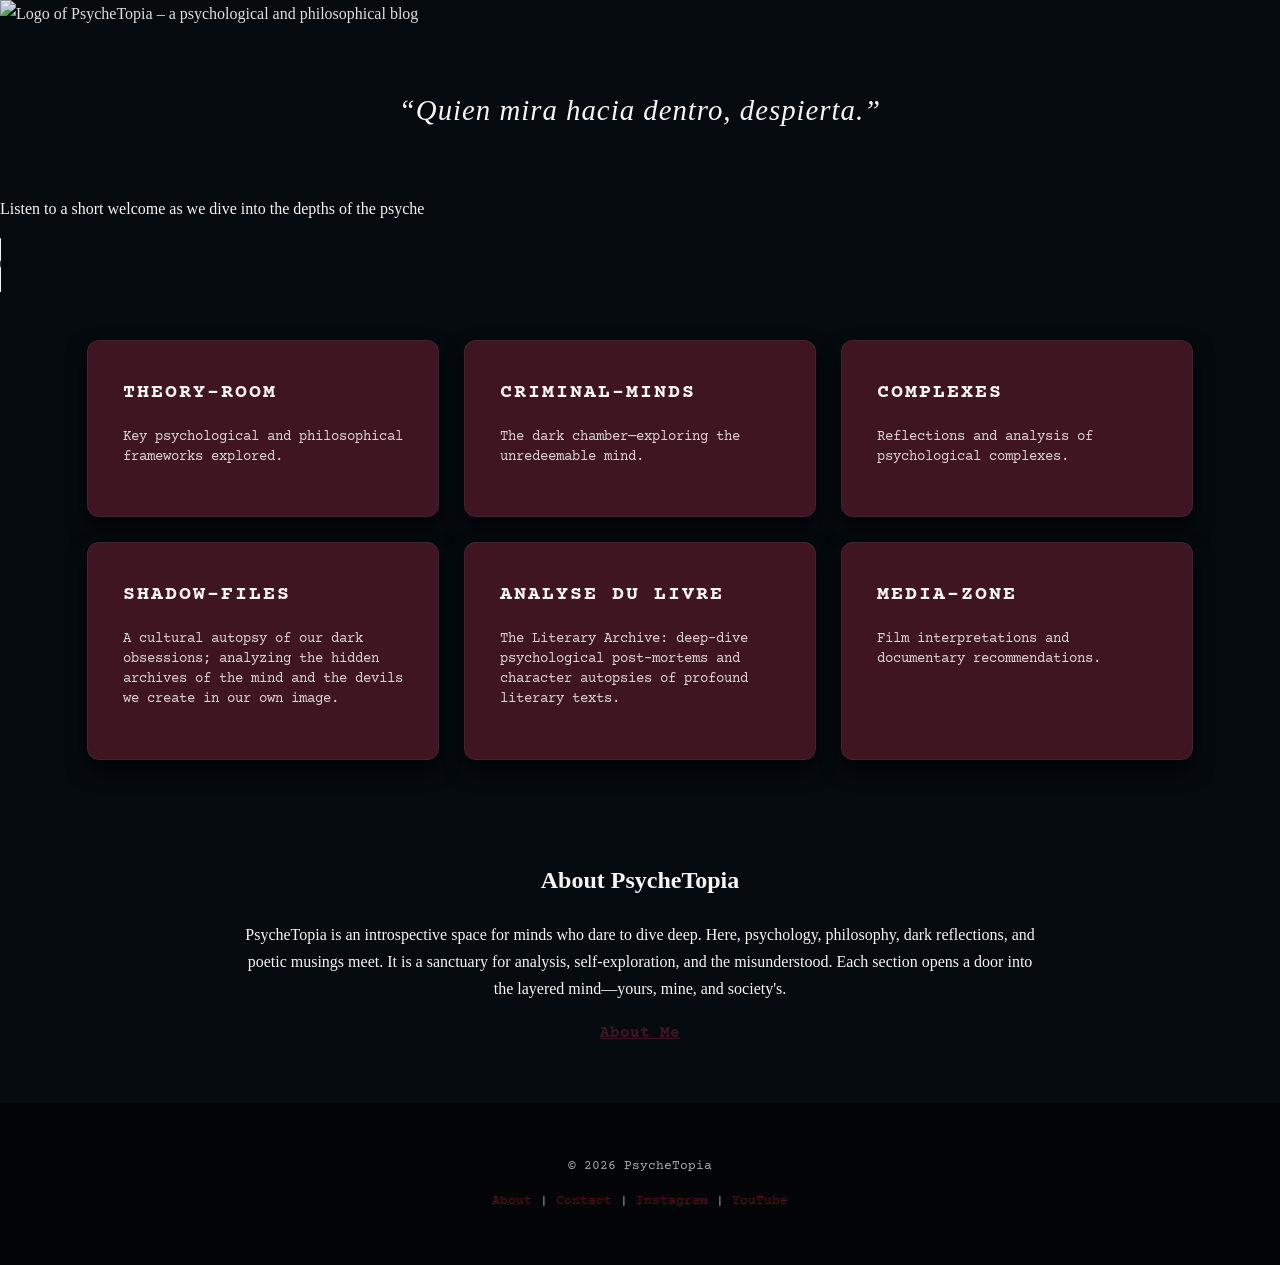
==== index.html @ afccafb3 "Update index.html Revamped the homepage html" ====
<!DOCTYPE html>
<html lang="en">
<head>
  <meta charset="UTF-8" />
  <meta name="viewport" content="width=device-width, initial-scale=1.0"/>
  <title>PsycheTopia</title>
  
  <!-- Google Fonts Grid -->
  <link rel="preconnect" href="https://fonts.googleapis.com">
  <link href="https://fonts.googleapis.com/css2?family=Playfair+Display:ital,wght@0,400;0,700;1,400&family=Inter:wght@300;400;500&family=Courier+Prime&family=Special+Elite&display=swap" rel="stylesheet">
  
  <link rel="stylesheet" href="style.css" />
</head>
<body>

      <header>
    <!-- Structural container wrapper for centering -->

  <header>
    <div class="header-logo-container">
      <img src="Psychetopialogo3.jpg" 
           alt="Logo of PsycheTopia – a psychological and philosophical blog" 
           width="150" />
    </div>
    <h1>“Quien mira hacia dentro, despierta.”</h1>

    <div class="audio-intro-wrapper">
      <p class="audio-label">Listen to a short welcome as we dive into the depths of the psyche</p>
      <audio controls>
        <source src="welcome-intro2.mp3" type="audio/mpeg" />
        Your browser does not support the audio element.
      </audio>
    </div>
  </header>


  <!-- NAVIGATION PILLARS MATRIX -->
  <section class="sections">
    
    <!-- CARD 1: THEORY ROOM -->
    <div class="card">
      <h2><a href="Teoria.html">Theory-Room</a></h2>
      <p>Key psychological and philosophical frameworks explored.</p>
    </div>

    <!-- CARD 2: CRIMINAL MINDS -->
    <div class="card">
      <h2><a href="crimen.html">Criminal-Minds</a></h2>
      <p>The dark chamber—exploring the unredeemable mind.</p>
    </div>

    <!-- CARD 3: COMPLEXES -->
    <div class="card">
      <h2><a href="Complex.html">Complexes</a></h2>
      <p>Reflections and analysis of psychological complexes.</p>
    </div>

    <!-- CARD 4: SHADOW FILES -->
    <div class="card">
      <h2><a href="shadow-files.html">Shadow-Files</a></h2>
      <p>A cultural autopsy of our dark obsessions; analyzing the hidden archives of the mind and the devils we create in our own image.</p>
    </div>

    <!-- CARD 5: ANALYSE DU LIVRE -->
    <div class="card">
      <h2><a href="analyse-du-livre.html">Analyse du Livre</a></h2>
      <p>The Literary Archive: deep-dive psychological post-mortems and character autopsies of profound literary texts.</p>
    </div>

    <!-- CARD 6: MEDIA ZONE -->
    <div class="card">
      <h2><a href="media.html">Media-Zone</a></h2>
      <p>Film interpretations and documentary recommendations.</p>
    </div>

  </section>

  <section class="about">
    <h2>About PsycheTopia</h2>
    <p>
      PsycheTopia is an introspective space for minds who dare to dive deep.
      Here, psychology, philosophy, dark reflections, and poetic musings meet.
      It is a sanctuary for analysis, self-exploration, and the misunderstood.
      Each section opens a door into the layered mind—yours, mine, and society's.
    </p>
    <p><a href="sobre.html">About Me</a></p>
  </section>

    <footer>
    <p>&copy; 2026 PsycheTopia</p>
    <p>
      <a href="#">About</a> |
      <a href="#">Contact</a> |
      <!-- Connected directly to your official Instagram network profile -->
      <a href="https://www.instagram.com/psychetopia26?igsh=MTVqYWxxeHU0NXBhZg==" target="_blank" rel="noopener noreferrer">Instagram</a> |
      <a href="#">YouTube</a>
    </p>
  </footer>


</body>
</html>
---- style.css ----
/* --- THE DNA: BURGUNDY & MIDNIGHT --- */
:root {
  --deep-midnight: #050A0F;   /* The background void */
  --vintage-wine: #3F1521;    /* Your core Deep Burgundy */
  --wine-glow: #5C1E30;       /* The "Active" Burgundy pulse */
  --off-white: #F8F6F3;       /* Clean reading text */
  --soft-gray: #A9A9A9;       /* Secondary details */
}

/* --- GLOBAL BODY --- */
body {
  margin: 0;
  background-color: var(--deep-midnight);
  color: var(--off-white);
  font-family: 'EB Garamond', serif; /* The academic soul */
  line-height: 1.7;
}

/* --- THE QUOTE (Quien mira hacia dentro...) --- */
header h1 {
  font-family: 'EB Garamond', serif;
  font-style: italic;
  font-weight: 500;
  color: var(--off-white);
  font-size: 1.8rem;
  text-align: center;
  padding: 40px 20px;
  letter-spacing: 1px;
}

/* --- THE NAVIGATION CARDS --- */
.sections {
  display: flex;
  flex-wrap: wrap;
  justify-content: center;
  padding: 40px 20px;
  gap: 25px;
}

.card {
  background-color: var(--vintage-wine); /* Deep Burgundy Base */
  color: var(--off-white);
  padding: 35px;
  width: 280px;
  border-radius: 12px;
  transition: all 0.4s ease;
  cursor: pointer;
  box-shadow: 0 10px 20px rgba(0,0,0,0.6);
  border: 1px solid rgba(255,255,255,0.05); /* Very subtle frame */
}

/* THE HOVER: The Burgundy Pulse */
.card:hover {
  background-color: var(--wine-glow); /* Lighter Burgundy glow */
  transform: translateY(-10px); /* Lifts like a discovery */
  box-shadow: 0 15px 35px rgba(63, 21, 33, 0.5); /* Wine-colored shadow */
}

/* --- SUBSECTION TITLES (Clean Typewriter) --- */
.card h2 {
  font-family: 'Courier Prime', monospace; /* Professional, clean typewriter */
  font-size: 1.25rem;
  text-transform: uppercase;
  letter-spacing: 2px;
  margin-top: 0;
  color: var(--off-white);
}

.card p {
  font-family: 'Courier Prime', monospace;
  font-size: 0.9rem;
  line-height: 1.4;
  opacity: 0.85;
}

/* --- THE "ABOUT" & AUDIO SECTIONS --- */
.about, #home-audio-intro {
  max-width: 800px;
  margin: 0 auto;
  padding: 40px 20px;
  text-align: center;
}

#home-audio-intro h2 {
  font-family: 'Courier Prime', monospace;
  color: var(--soft-gray);
  font-size: 1rem;
}

.about a {
  color: var(--vintage-wine);
  font-family: 'Courier Prime', monospace;
  font-weight: bold;
}

/* --- FOOTER ARCHIVE --- */
footer {
  background-color: #020406;
  color: var(--soft-gray);
  text-align: center;
  padding: 40px 10px;
  font-family: 'Courier Prime', monospace;
  font-size: 0.8rem;
}

/* --- THE FIX FOR THE ELECTRIC BLUE --- */
.card a {
  color: var(--off-white) !important; /* Forces the text to stay white/parchment */
  text-decoration: none;               /* Removes the blue underline */
}

.card h2 {
  color: var(--off-white);             /* Ensures the title stays parchment */
}

/* Optional: Make the title turn a soft Burgundy when you hover over the card */
.card:hover h2 {
  color: #F8F6F3;                      /* Or keep it parchment for clarity */
}

header img {
  mix-blend-mode: screen; /* This hides the dark parts of an image on a light background, or try 'multiply' for the opposite */
  opacity: 0.9; /* Makes it feel a bit more vintage and less "stark white" */
}

footer a {
  color: #630D16 !important; /* Your Vintage Wine */
  text-decoration: none;
  font-family: 'Courier Prime', monospace; /* Typewriter feel */
  font-size: 0.8rem;
}

footer a:hover {
  color: var(--off-white); /* Glows white when you touch it */
}
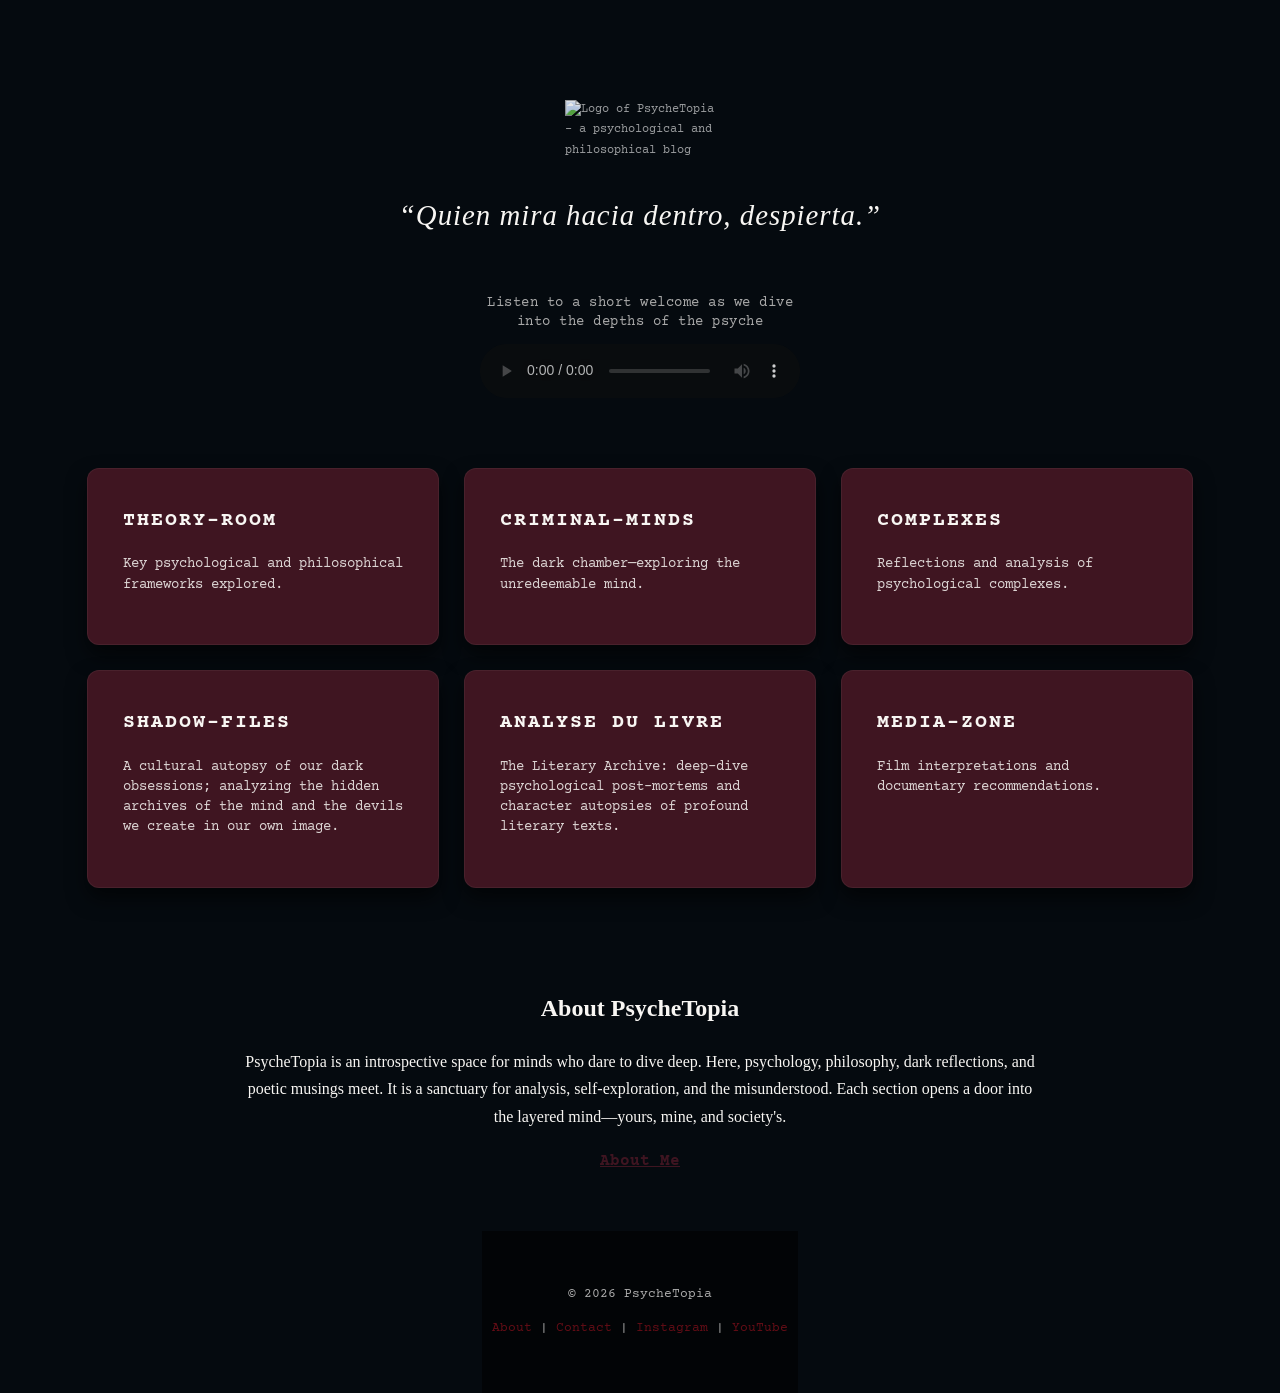
==== commit c861d89c: "Update a con Updated  a subsection html link name" ====
--- a/index.html
+++ b/index.html
@@ -51,7 +51,7 @@
 
     <!-- CARD 3: COMPLEXES -->
     <div class="card">
-      <h2><a href="Complex.html">Complexes</a></h2>
+      <h2><a href="complejos.html">Complexes</a></h2>
       <p>Reflections and analysis of psychological complexes.</p>
     </div>
 
--- a/style.css
+++ b/style.css
@@ -16,6 +16,35 @@
   line-height: 1.7;
 }
 
+/* --- THE HEADER ECOSYSTEM (Centers the Void) --- */
+header {
+  display: flex;
+  flex-direction: column;
+  align-items: center;      /* Centers everything horizontally */
+  justify-content: center;
+  padding-top: 50px;
+  width: 100%;
+}
+
+.header-logo-container {
+  display: flex;
+  justify-content: center;  /* Forces the logo wrapper to stay dead center */
+  align-items: center;
+  width: 100%;
+}
+
+header img {
+  display: block;          
+  max-width: 150px;         /* Strict mobile boundary scaling */
+  height: auto;
+  margin: 0 auto 10px auto; /* "auto" left and right forces block image centering */
+  mix-blend-mode: screen;   /* Hides dark edges beautifully */
+  opacity: 0.9; 
+  color: var(--soft-gray);  
+  font-family: 'Courier Prime', monospace;
+  font-size: 0.75rem;
+}
+
 /* --- THE QUOTE (Quien mira hacia dentro...) --- */
 header h1 {
   font-family: 'EB Garamond', serif;
@@ -24,11 +53,39 @@
   color: var(--off-white);
   font-size: 1.8rem;
   text-align: center;
-  padding: 40px 20px;
+  padding: 20px 20px 40px 20px;
   letter-spacing: 1px;
+  margin: 0;
 }
 
-/* --- THE NAVIGATION CARDS --- */
+/* --- AUDIO INTRO GATEWAY DESIGN --- */
+.audio-intro-wrapper {
+  display: flex;
+  flex-direction: column;
+  align-items: center;
+  width: 100%;
+  max-width: 320px; /* Prevents the player from stretching too wide on tablet/desktop */
+  margin: 0 auto 30px auto; /* Even spacing beneath it before the navigation cards hit */
+  padding: 0 20px;
+}
+
+.audio-label {
+  font-family: 'Courier Prime', monospace;
+  font-size: 0.85rem;
+  color: var(--soft-gray);
+  text-align: center;
+  margin-bottom: 12px;
+  letter-spacing: 0.5px;
+  line-height: 1.4;
+}
+
+audio {
+  width: 100%;
+  filter: invert(1) hue-rotate(180deg); /* Optional: A classic developer trick to force standard browser audio players into a sleek dark-mode aesthetic */
+  opacity: 0.8;
+}
+
+/* --- THE NAVIGATION CARDS MATRIX --- */
 .sections {
   display: flex;
   flex-wrap: wrap;
@@ -46,19 +103,19 @@
   transition: all 0.4s ease;
   cursor: pointer;
   box-shadow: 0 10px 20px rgba(0,0,0,0.6);
-  border: 1px solid rgba(255,255,255,0.05); /* Very subtle frame */
+  border: 1px solid rgba(255,255,255,0.05); 
 }
 
 /* THE HOVER: The Burgundy Pulse */
 .card:hover {
   background-color: var(--wine-glow); /* Lighter Burgundy glow */
-  transform: translateY(-10px); /* Lifts like a discovery */
-  box-shadow: 0 15px 35px rgba(63, 21, 33, 0.5); /* Wine-colored shadow */
+  transform: translateY(-10px); 
+  box-shadow: 0 15px 35px rgba(63, 21, 33, 0.5); 
 }
 
 /* --- SUBSECTION TITLES (Clean Typewriter) --- */
 .card h2 {
-  font-family: 'Courier Prime', monospace; /* Professional, clean typewriter */
+  font-family: 'Courier Prime', monospace; 
   font-size: 1.25rem;
   text-transform: uppercase;
   letter-spacing: 2px;
@@ -73,18 +130,12 @@
   opacity: 0.85;
 }
 
-/* --- THE "ABOUT" & AUDIO SECTIONS --- */
-.about, #home-audio-intro {
+/* --- THE "ABOUT" SECTION --- */
+.about {
   max-width: 800px;
   margin: 0 auto;
   padding: 40px 20px;
   text-align: center;
-}
-
-#home-audio-intro h2 {
-  font-family: 'Courier Prime', monospace;
-  color: var(--soft-gray);
-  font-size: 1rem;
 }
 
 .about a {
@@ -103,33 +154,27 @@
   font-size: 0.8rem;
 }
 
-/* --- THE FIX FOR THE ELECTRIC BLUE --- */
+/* --- TYPOGRAPHY AND LINK OVERRIDES --- */
 .card a {
-  color: var(--off-white) !important; /* Forces the text to stay white/parchment */
-  text-decoration: none;               /* Removes the blue underline */
+  color: var(--off-white) !important; 
+  text-decoration: none;               
 }
 
 .card h2 {
-  color: var(--off-white);             /* Ensures the title stays parchment */
+  color: var(--off-white);             
 }
 
-/* Optional: Make the title turn a soft Burgundy when you hover over the card */
 .card:hover h2 {
-  color: #F8F6F3;                      /* Or keep it parchment for clarity */
-}
-
-header img {
-  mix-blend-mode: screen; /* This hides the dark parts of an image on a light background, or try 'multiply' for the opposite */
-  opacity: 0.9; /* Makes it feel a bit more vintage and less "stark white" */
+  color: #F8F6F3;                      
 }
 
 footer a {
   color: #630D16 !important; /* Your Vintage Wine */
   text-decoration: none;
-  font-family: 'Courier Prime', monospace; /* Typewriter feel */
+  font-family: 'Courier Prime', monospace; 
   font-size: 0.8rem;
 }
 
 footer a:hover {
-  color: var(--off-white); /* Glows white when you touch it */
+  color: var(--off-white); 
 }
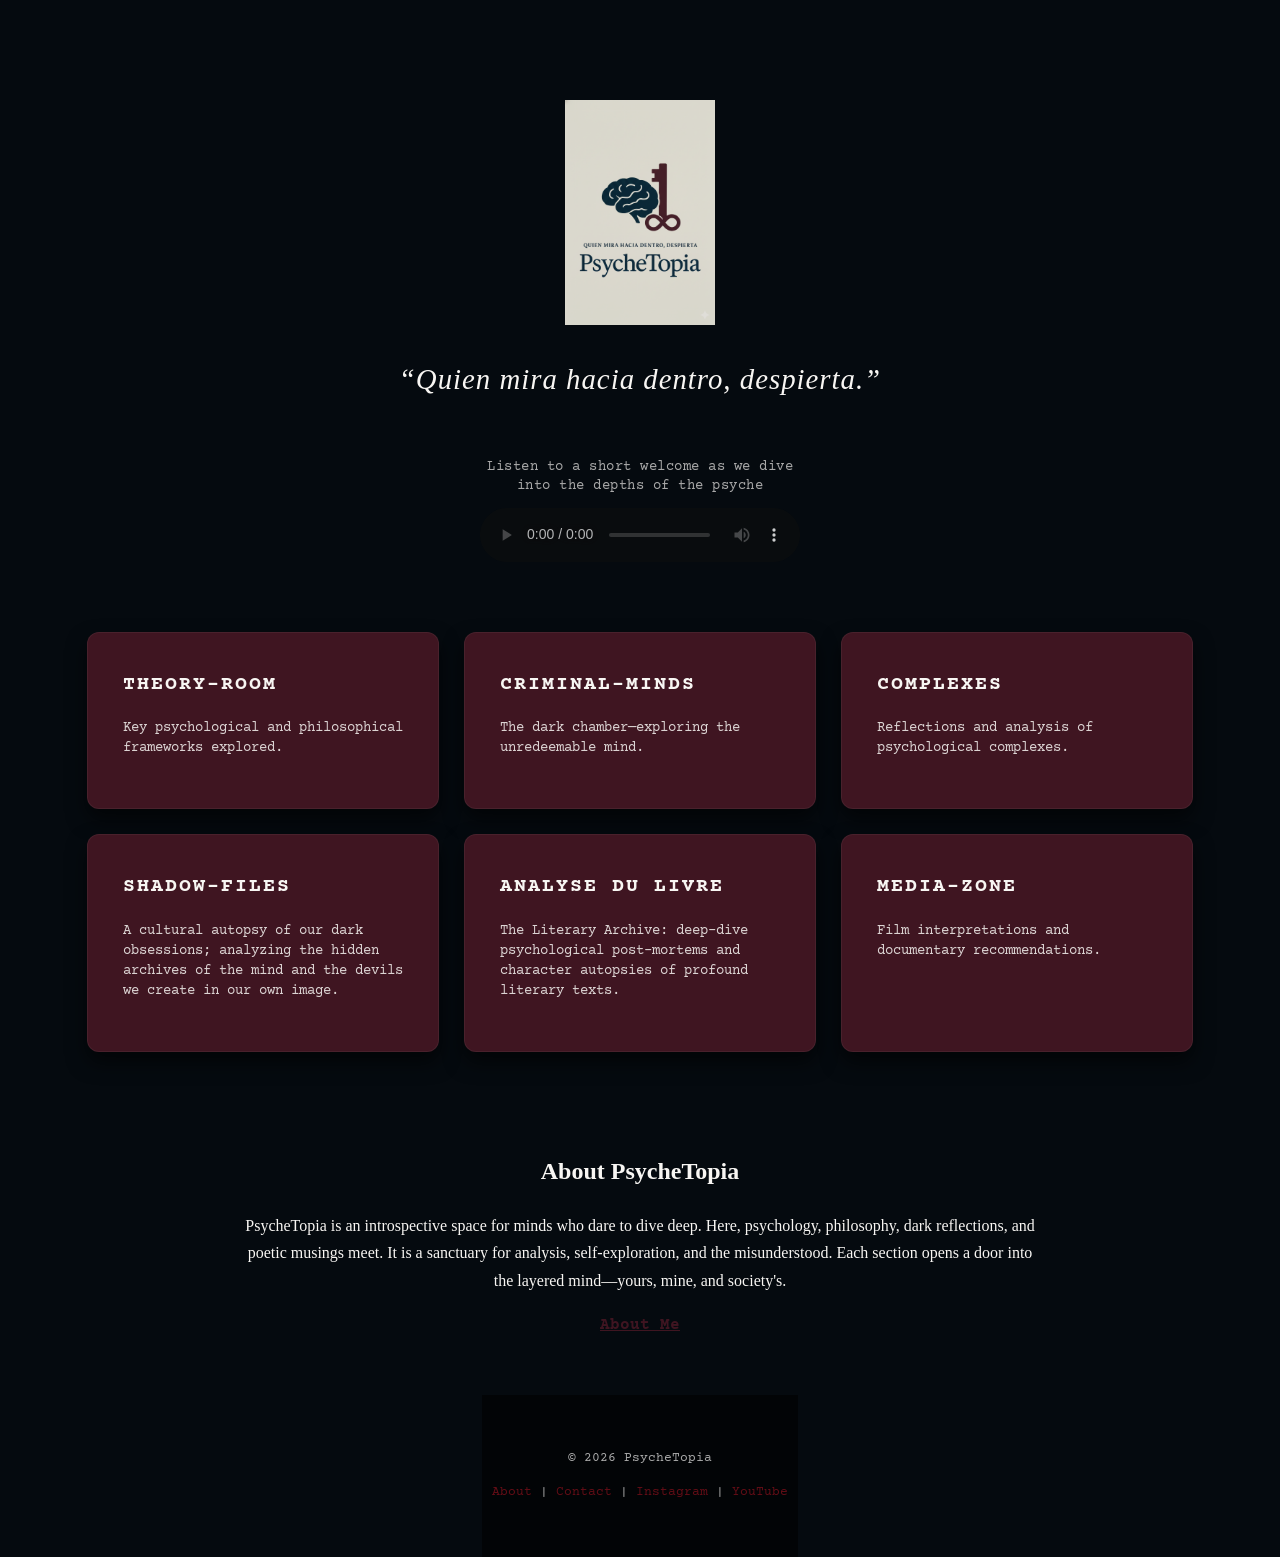
==== commit e0a57e9a: "Update index.html Fixed code for audio file" ====
--- a/index.html
+++ b/index.html
@@ -27,7 +27,7 @@
     <div class="audio-intro-wrapper">
       <p class="audio-label">Listen to a short welcome as we dive into the depths of the psyche</p>
       <audio controls>
-        <source src="welcome-intro2.mp3" type="audio/mpeg" />
+        <source src="welcome-intro2.m4a" type="audio/mpeg" />
         Your browser does not support the audio element.
       </audio>
     </div>
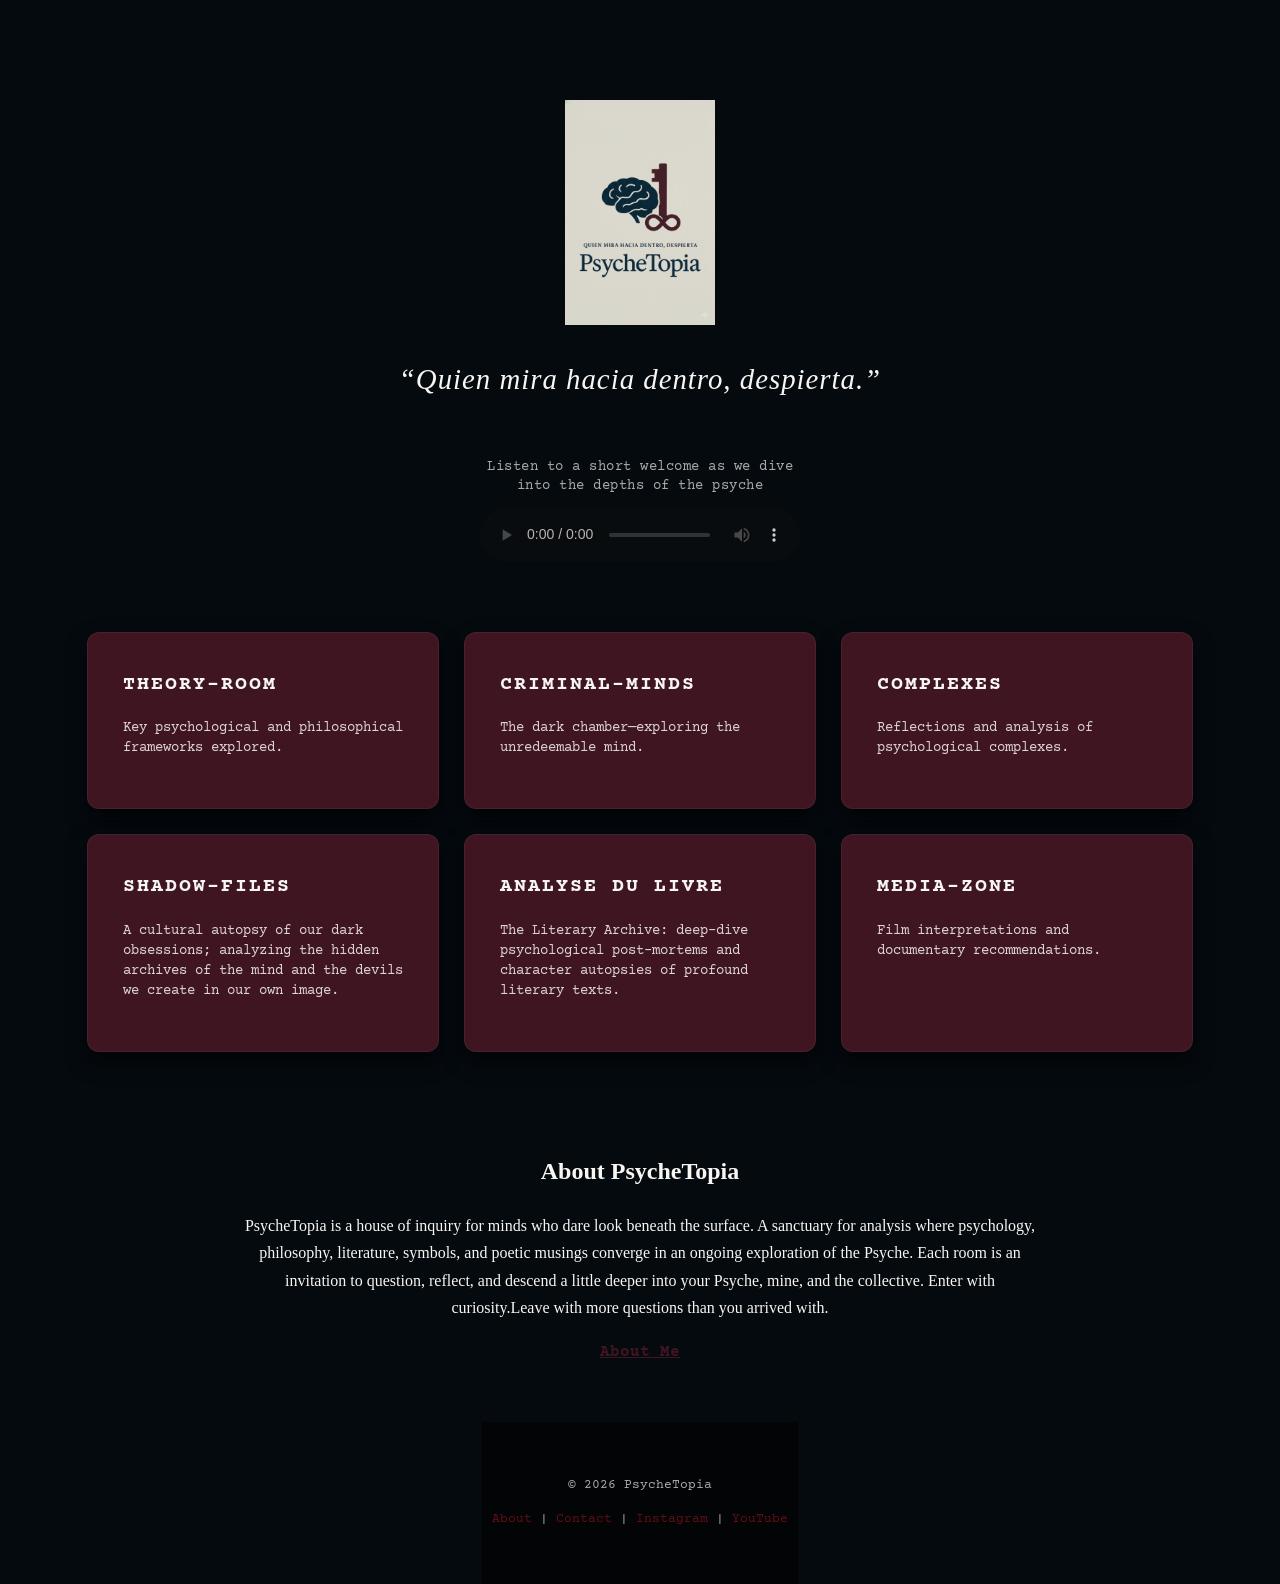
==== commit ee4fddbc: "Update index.html Updated the About information" ====
--- a/index.html
+++ b/index.html
@@ -1,6 +1,15 @@
 <!DOCTYPE html>
 <html lang="en">
 <head>
+  <!-- Google tag (gtag.js) -->
+<script async src="https://www.googletagmanager.com/gtag/js?id=G-4DMYQ8F72T"></script>
+<script>
+  window.dataLayer = window.dataLayer || [];
+  function gtag(){dataLayer.push(arguments);}
+  gtag('js', new Date());
+
+  gtag('config', 'G-4DMYQ8F72T');
+</script>
   <meta charset="UTF-8" />
   <meta name="viewport" content="width=device-width, initial-scale=1.0"/>
   <title>PsycheTopia</title>
@@ -78,10 +87,12 @@
   <section class="about">
     <h2>About PsycheTopia</h2>
     <p>
-      PsycheTopia is an introspective space for minds who dare to dive deep.
-      Here, psychology, philosophy, dark reflections, and poetic musings meet.
-      It is a sanctuary for analysis, self-exploration, and the misunderstood.
-      Each section opens a door into the layered mind—yours, mine, and society's.
+      PsycheTopia is a house of inquiry for minds who dare look beneath the surface.
+      A sanctuary for analysis where psychology, philosophy, literature, symbols, 
+      and poetic musings converge  in an ongoing exploration of the Psyche. 
+      Each room is an invitation to          
+      question, reflect, and descend a little deeper into your Psyche, mine, and the 
+      collective. Enter with curiosity.Leave with more questions than you arrived with.
     </p>
     <p><a href="sobre.html">About Me</a></p>
   </section>
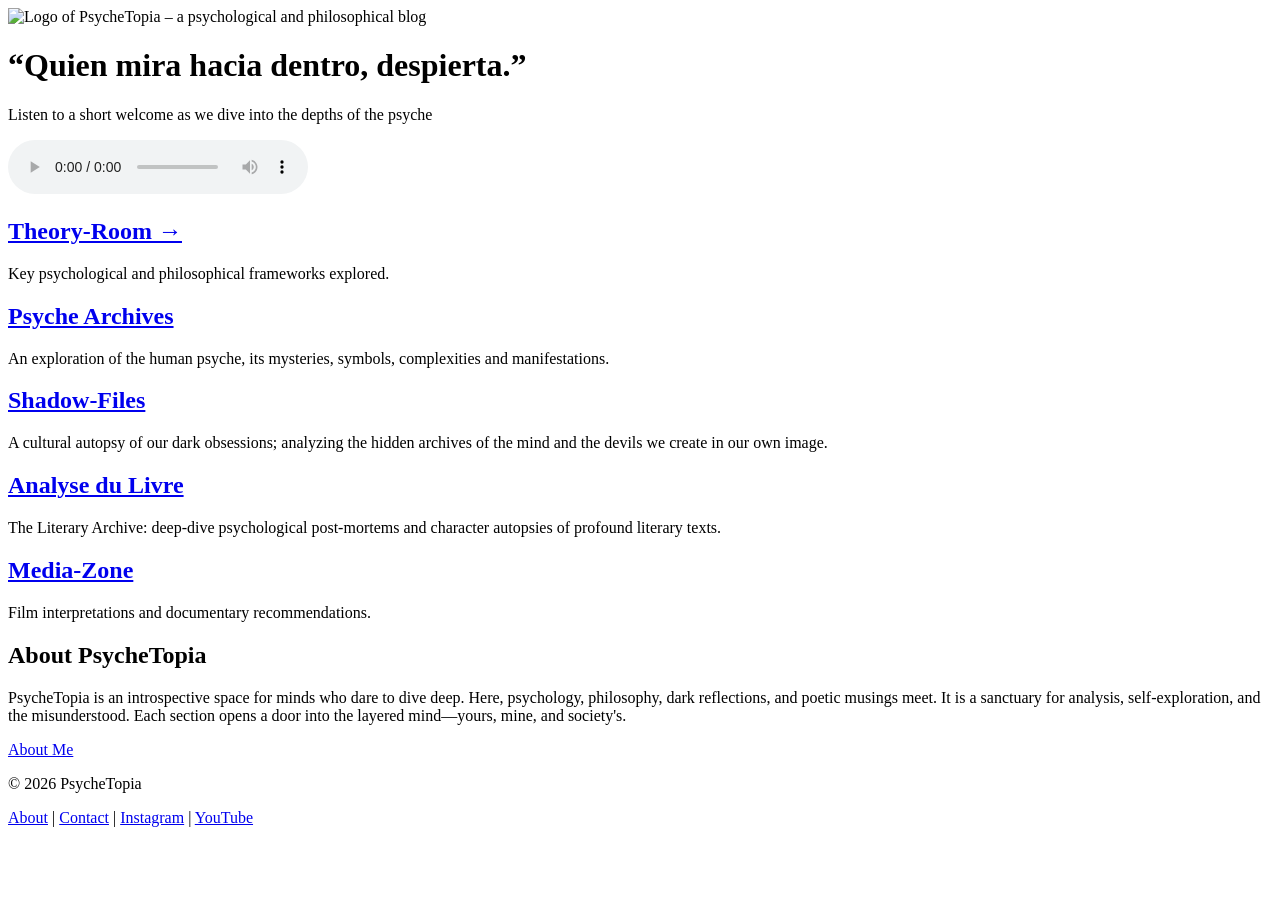
==== commit f9f36da0: "Update index.html Updated the homepage structure" ====
--- a/index.html
+++ b/index.html
@@ -1,15 +1,6 @@
 <!DOCTYPE html>
 <html lang="en">
 <head>
-  <!-- Google tag (gtag.js) -->
-<script async src="https://www.googletagmanager.com/gtag/js?id=G-4DMYQ8F72T"></script>
-<script>
-  window.dataLayer = window.dataLayer || [];
-  function gtag(){dataLayer.push(arguments);}
-  gtag('js', new Date());
-
-  gtag('config', 'G-4DMYQ8F72T');
-</script>
   <meta charset="UTF-8" />
   <meta name="viewport" content="width=device-width, initial-scale=1.0"/>
   <title>PsycheTopia</title>
@@ -18,16 +9,13 @@
   <link rel="preconnect" href="https://fonts.googleapis.com">
   <link href="https://fonts.googleapis.com/css2?family=Playfair+Display:ital,wght@0,400;0,700;1,400&family=Inter:wght@300;400;500&family=Courier+Prime&family=Special+Elite&display=swap" rel="stylesheet">
   
-  <link rel="stylesheet" href="style.css" />
+  <link rel="stylesheet" href="casa.css" />
 </head>
 <body>
 
-      <header>
-    <!-- Structural container wrapper for centering -->
-
   <header>
     <div class="header-logo-container">
-      <img src="Psychetopialogo3.jpg" 
+      <img src="Psychetopialogo2.jpg" 
            alt="Logo of PsycheTopia – a psychological and philosophical blog" 
            width="150" />
     </div>
@@ -36,7 +24,7 @@
     <div class="audio-intro-wrapper">
       <p class="audio-label">Listen to a short welcome as we dive into the depths of the psyche</p>
       <audio controls>
-        <source src="welcome-intro2.m4a" type="audio/mpeg" />
+        <source src="welcome-intro2.mp3" type="audio/mpeg" />
         Your browser does not support the audio element.
       </audio>
     </div>
@@ -48,20 +36,20 @@
     
     <!-- CARD 1: THEORY ROOM -->
     <div class="card">
-      <h2><a href="Teoria.html">Theory-Room</a></h2>
+      <h2><a href="Teoria.html">Theory-Room →</a></h2>
       <p>Key psychological and philosophical frameworks explored.</p>
     </div>
 
-    <!-- CARD 2: CRIMINAL MINDS -->
+    <!-- CARD 2: PSYCHE ARCHIVES -->
     <div class="card">
-      <h2><a href="crimen.html">Criminal-Minds</a></h2>
-      <p>The dark chamber—exploring the unredeemable mind.</p>
+      <h2><a href="psyche-archives.html">Psyche Archives</a></h2>
+      <p>An exploration of the human psyche, its mysteries, symbols, complexities and manifestations.</p>
     </div>
 
-    <!-- CARD 3: COMPLEXES -->
-    <div class="card">
-      <h2><a href="complejos.html">Complexes</a></h2>
-      <p>Reflections and analysis of psychological complexes.</p>
+    <!-- CARD 3: CRIMINAL MINDS (HIDDEN ON SCREEN, RETAINED IN CODE) -->
+    <div class="card" style="display: none;" aria-hidden="true">
+      <h2><a href="crimen.html">→ Criminal-Minds</a></h2>
+      <p>The dark chamber—exploring the unredeemable mind.</p>
     </div>
 
     <!-- CARD 4: SHADOW FILES -->
@@ -87,17 +75,15 @@
   <section class="about">
     <h2>About PsycheTopia</h2>
     <p>
-      PsycheTopia is a house of inquiry for minds who dare look beneath the surface.
-      A sanctuary for analysis where psychology, philosophy, literature, symbols, 
-      and poetic musings converge  in an ongoing exploration of the Psyche. 
-      Each room is an invitation to          
-      question, reflect, and descend a little deeper into your Psyche, mine, and the 
-      collective. Enter with curiosity.Leave with more questions than you arrived with.
+      PsycheTopia is an introspective space for minds who dare to dive deep.
+      Here, psychology, philosophy, dark reflections, and poetic musings meet.
+      It is a sanctuary for analysis, self-exploration, and the misunderstood.
+      Each section opens a door into the layered mind—yours, mine, and society's.
     </p>
     <p><a href="sobre.html">About Me</a></p>
   </section>
 
-    <footer>
+  <footer>
     <p>&copy; 2026 PsycheTopia</p>
     <p>
       <a href="#">About</a> |
@@ -108,6 +94,6 @@
     </p>
   </footer>
 
-
 </body>
 </html>
+
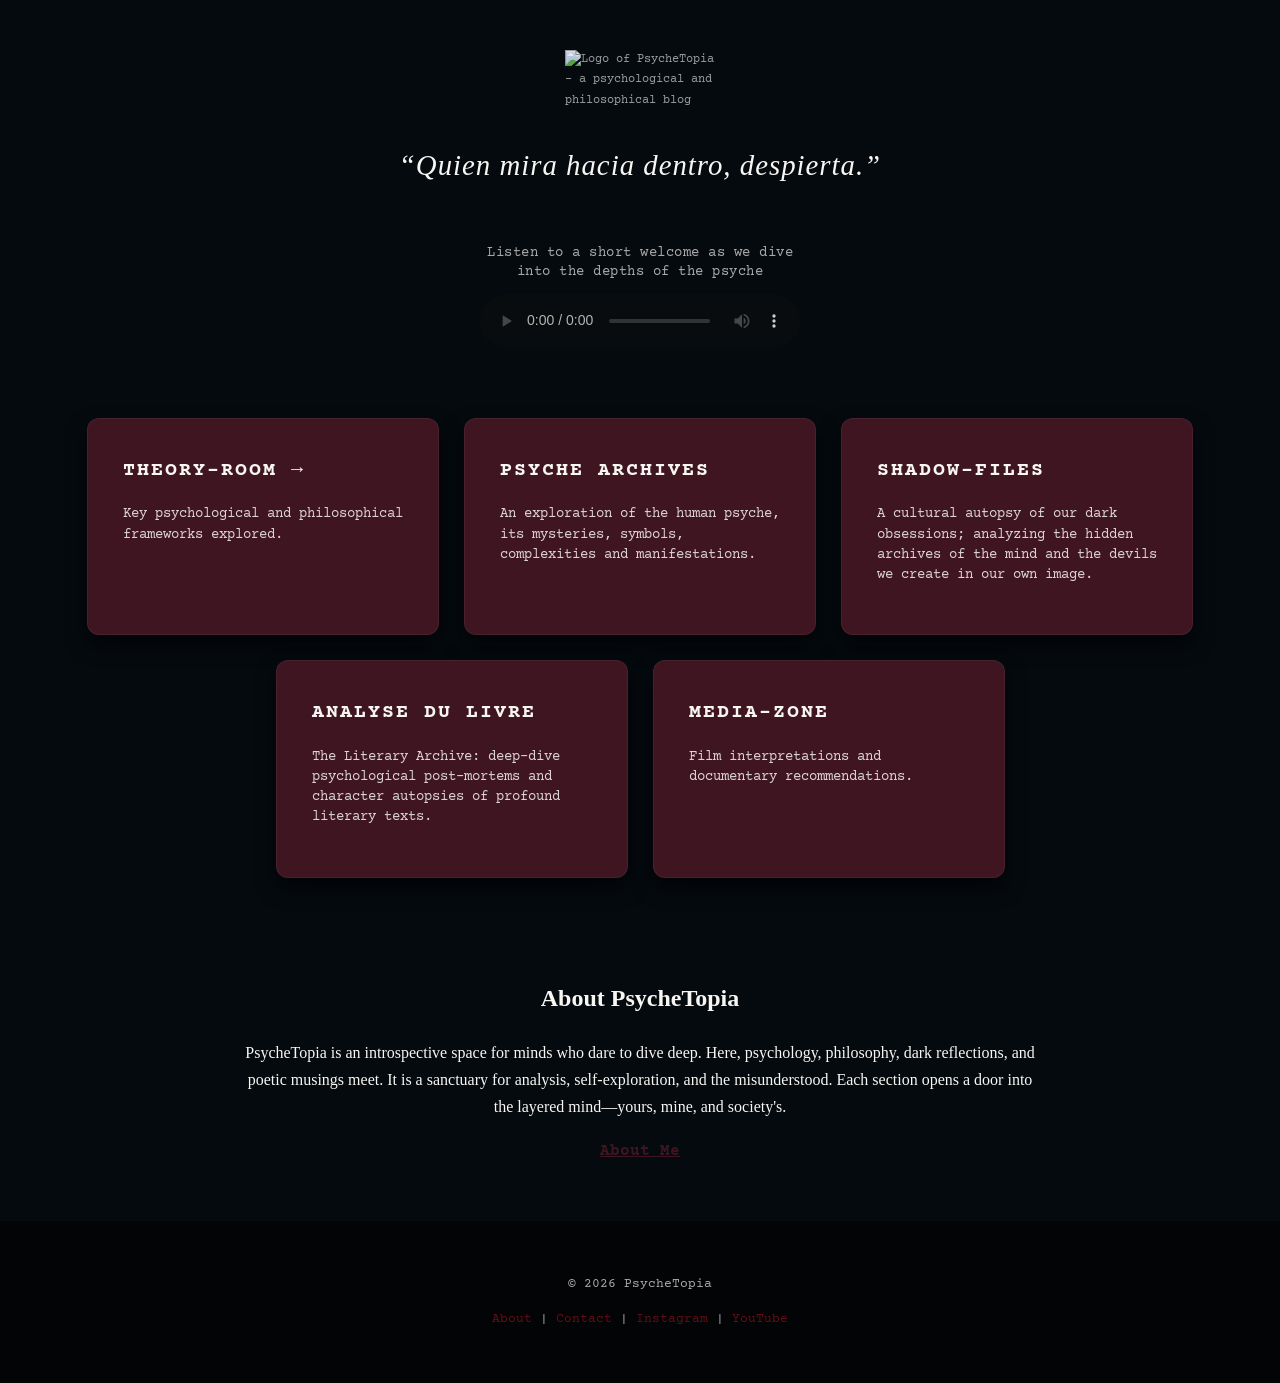
==== commit 8ad24cc3: "Update index.html debugged css link" ====
--- a/index.html
+++ b/index.html
@@ -9,7 +9,7 @@
   <link rel="preconnect" href="https://fonts.googleapis.com">
   <link href="https://fonts.googleapis.com/css2?family=Playfair+Display:ital,wght@0,400;0,700;1,400&family=Inter:wght@300;400;500&family=Courier+Prime&family=Special+Elite&display=swap" rel="stylesheet">
   
-  <link rel="stylesheet" href="casa.css" />
+  <link rel="stylesheet" href="style.css" />
 </head>
 <body>
 
--- a/style.css
+++ b/style.css
@@ -0,0 +1,180 @@
+/* --- THE DNA: BURGUNDY & MIDNIGHT --- */
+:root {
+  --deep-midnight: #050A0F;   /* The background void */
+  --vintage-wine: #3F1521;    /* Your core Deep Burgundy */
+  --wine-glow: #5C1E30;       /* The "Active" Burgundy pulse */
+  --off-white: #F8F6F3;       /* Clean reading text */
+  --soft-gray: #A9A9A9;       /* Secondary details */
+}
+
+/* --- GLOBAL BODY --- */
+body {
+  margin: 0;
+  background-color: var(--deep-midnight);
+  color: var(--off-white);
+  font-family: 'EB Garamond', serif; /* The academic soul */
+  line-height: 1.7;
+}
+
+/* --- THE HEADER ECOSYSTEM (Centers the Void) --- */
+header {
+  display: flex;
+  flex-direction: column;
+  align-items: center;      /* Centers everything horizontally */
+  justify-content: center;
+  padding-top: 50px;
+  width: 100%;
+}
+
+.header-logo-container {
+  display: flex;
+  justify-content: center;  /* Forces the logo wrapper to stay dead center */
+  align-items: center;
+  width: 100%;
+}
+
+header img {
+  display: block;          
+  max-width: 150px;         /* Strict mobile boundary scaling */
+  height: auto;
+  margin: 0 auto 10px auto; /* "auto" left and right forces block image centering */
+  mix-blend-mode: screen;   /* Hides dark edges beautifully */
+  opacity: 0.9; 
+  color: var(--soft-gray);  
+  font-family: 'Courier Prime', monospace;
+  font-size: 0.75rem;
+}
+
+/* --- THE QUOTE (Quien mira hacia dentro...) --- */
+header h1 {
+  font-family: 'EB Garamond', serif;
+  font-style: italic;
+  font-weight: 500;
+  color: var(--off-white);
+  font-size: 1.8rem;
+  text-align: center;
+  padding: 20px 20px 40px 20px;
+  letter-spacing: 1px;
+  margin: 0;
+}
+
+/* --- AUDIO INTRO GATEWAY DESIGN --- */
+.audio-intro-wrapper {
+  display: flex;
+  flex-direction: column;
+  align-items: center;
+  width: 100%;
+  max-width: 320px; /* Prevents the player from stretching too wide on tablet/desktop */
+  margin: 0 auto 30px auto; /* Even spacing beneath it before the navigation cards hit */
+  padding: 0 20px;
+}
+
+.audio-label {
+  font-family: 'Courier Prime', monospace;
+  font-size: 0.85rem;
+  color: var(--soft-gray);
+  text-align: center;
+  margin-bottom: 12px;
+  letter-spacing: 0.5px;
+  line-height: 1.4;
+}
+
+audio {
+  width: 100%;
+  filter: invert(1) hue-rotate(180deg); /* Optional: A classic developer trick to force standard browser audio players into a sleek dark-mode aesthetic */
+  opacity: 0.8;
+}
+
+/* --- THE NAVIGATION CARDS MATRIX --- */
+.sections {
+  display: flex;
+  flex-wrap: wrap;
+  justify-content: center;
+  padding: 40px 20px;
+  gap: 25px;
+}
+
+.card {
+  background-color: var(--vintage-wine); /* Deep Burgundy Base */
+  color: var(--off-white);
+  padding: 35px;
+  width: 280px;
+  border-radius: 12px;
+  transition: all 0.4s ease;
+  cursor: pointer;
+  box-shadow: 0 10px 20px rgba(0,0,0,0.6);
+  border: 1px solid rgba(255,255,255,0.05); 
+}
+
+/* THE HOVER: The Burgundy Pulse */
+.card:hover {
+  background-color: var(--wine-glow); /* Lighter Burgundy glow */
+  transform: translateY(-10px); 
+  box-shadow: 0 15px 35px rgba(63, 21, 33, 0.5); 
+}
+
+/* --- SUBSECTION TITLES (Clean Typewriter) --- */
+.card h2 {
+  font-family: 'Courier Prime', monospace; 
+  font-size: 1.25rem;
+  text-transform: uppercase;
+  letter-spacing: 2px;
+  margin-top: 0;
+  color: var(--off-white);
+}
+
+.card p {
+  font-family: 'Courier Prime', monospace;
+  font-size: 0.9rem;
+  line-height: 1.4;
+  opacity: 0.85;
+}
+
+/* --- THE "ABOUT" SECTION --- */
+.about {
+  max-width: 800px;
+  margin: 0 auto;
+  padding: 40px 20px;
+  text-align: center;
+}
+
+.about a {
+  color: var(--vintage-wine);
+  font-family: 'Courier Prime', monospace;
+  font-weight: bold;
+}
+
+/* --- FOOTER ARCHIVE --- */
+footer {
+  background-color: #020406;
+  color: var(--soft-gray);
+  text-align: center;
+  padding: 40px 10px;
+  font-family: 'Courier Prime', monospace;
+  font-size: 0.8rem;
+}
+
+/* --- TYPOGRAPHY AND LINK OVERRIDES --- */
+.card a {
+  color: var(--off-white) !important; 
+  text-decoration: none;               
+}
+
+.card h2 {
+  color: var(--off-white);             
+}
+
+.card:hover h2 {
+  color: #F8F6F3;                      
+}
+
+footer a {
+  color: #630D16 !important; /* Your Vintage Wine */
+  text-decoration: none;
+  font-family: 'Courier Prime', monospace; 
+  font-size: 0.8rem;
+}
+
+footer a:hover {
+  color: var(--off-white); 
+}
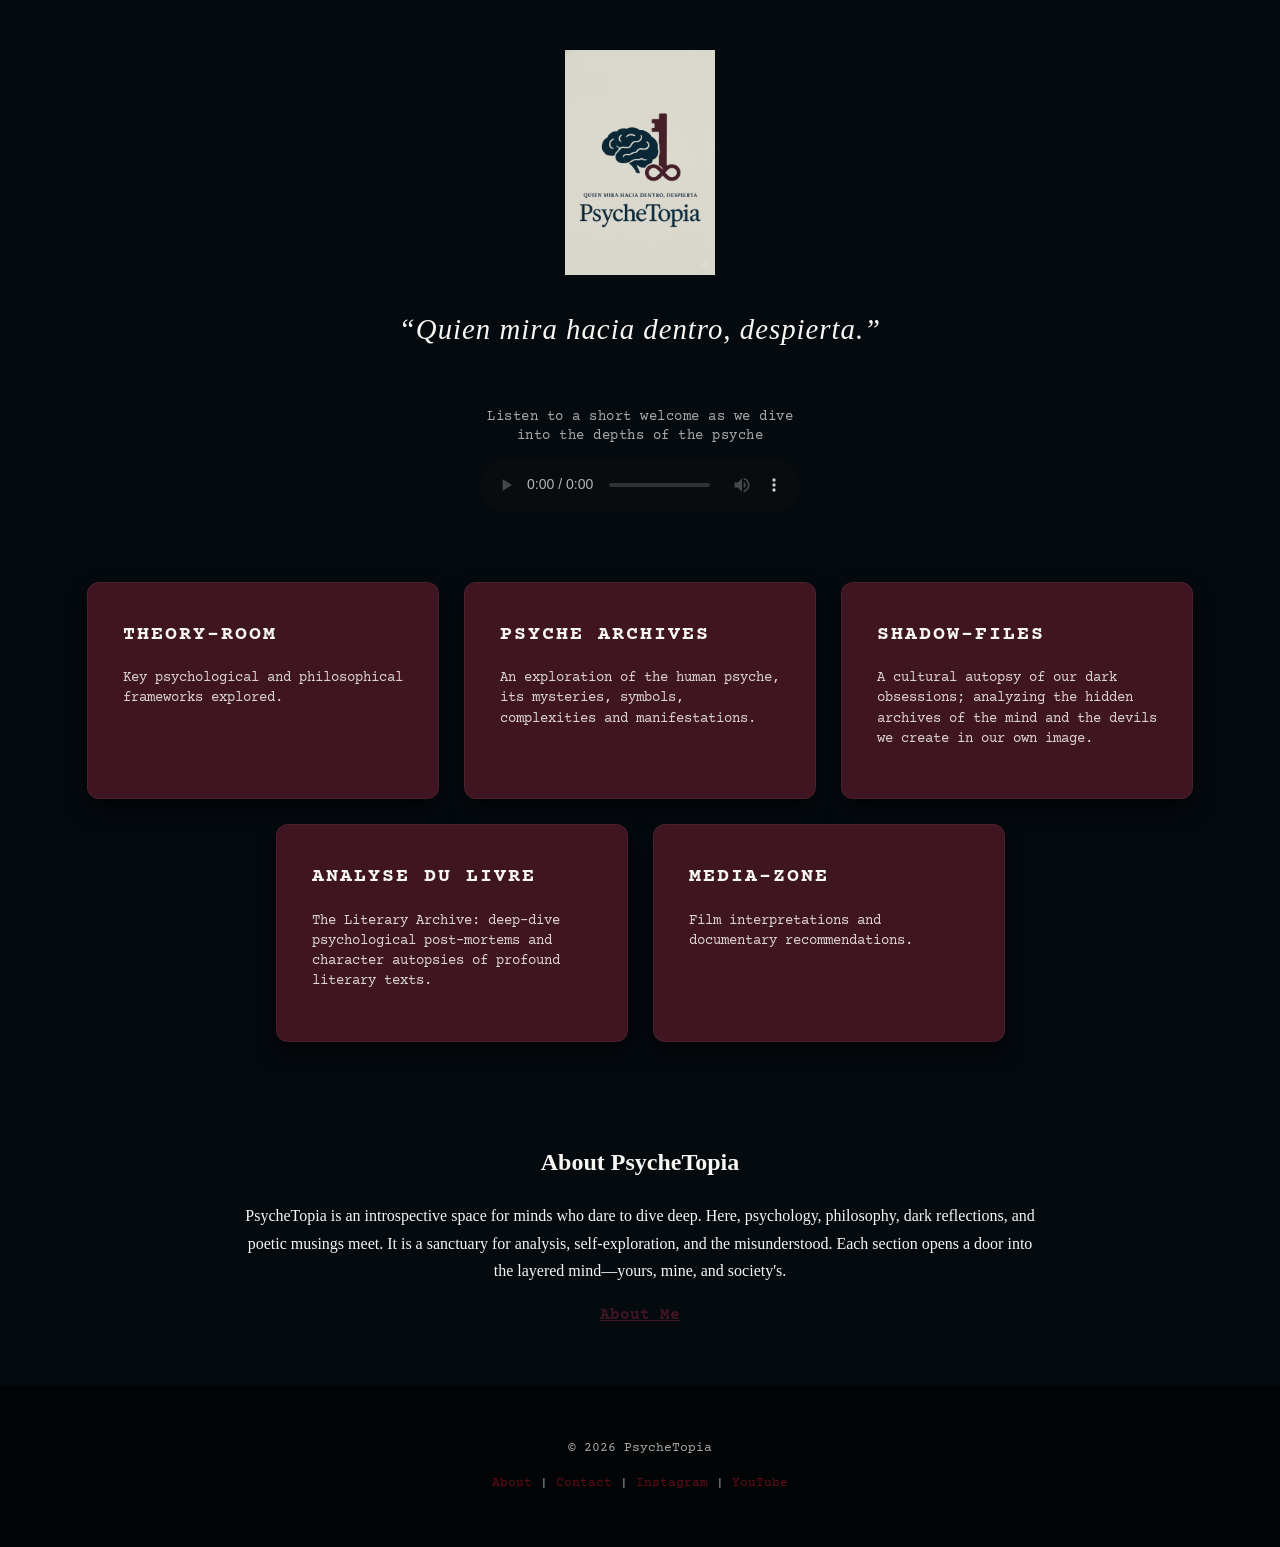
==== commit 88dad295: "Update index.html" ====
--- a/index.html
+++ b/index.html
@@ -15,7 +15,7 @@
 
   <header>
     <div class="header-logo-container">
-      <img src="Psychetopialogo2.jpg" 
+      <img src="Psychetopialogo3.jpg" 
            alt="Logo of PsycheTopia – a psychological and philosophical blog" 
            width="150" />
     </div>
@@ -24,7 +24,7 @@
     <div class="audio-intro-wrapper">
       <p class="audio-label">Listen to a short welcome as we dive into the depths of the psyche</p>
       <audio controls>
-        <source src="welcome-intro2.mp3" type="audio/mpeg" />
+        <source src="welcome-intro2.m4a" type="audio/mpeg" />
         Your browser does not support the audio element.
       </audio>
     </div>
@@ -36,7 +36,7 @@
     
     <!-- CARD 1: THEORY ROOM -->
     <div class="card">
-      <h2><a href="Teoria.html">Theory-Room →</a></h2>
+      <h2><a href="Teoria.html">Theory-Room </a></h2>
       <p>Key psychological and philosophical frameworks explored.</p>
     </div>
 
